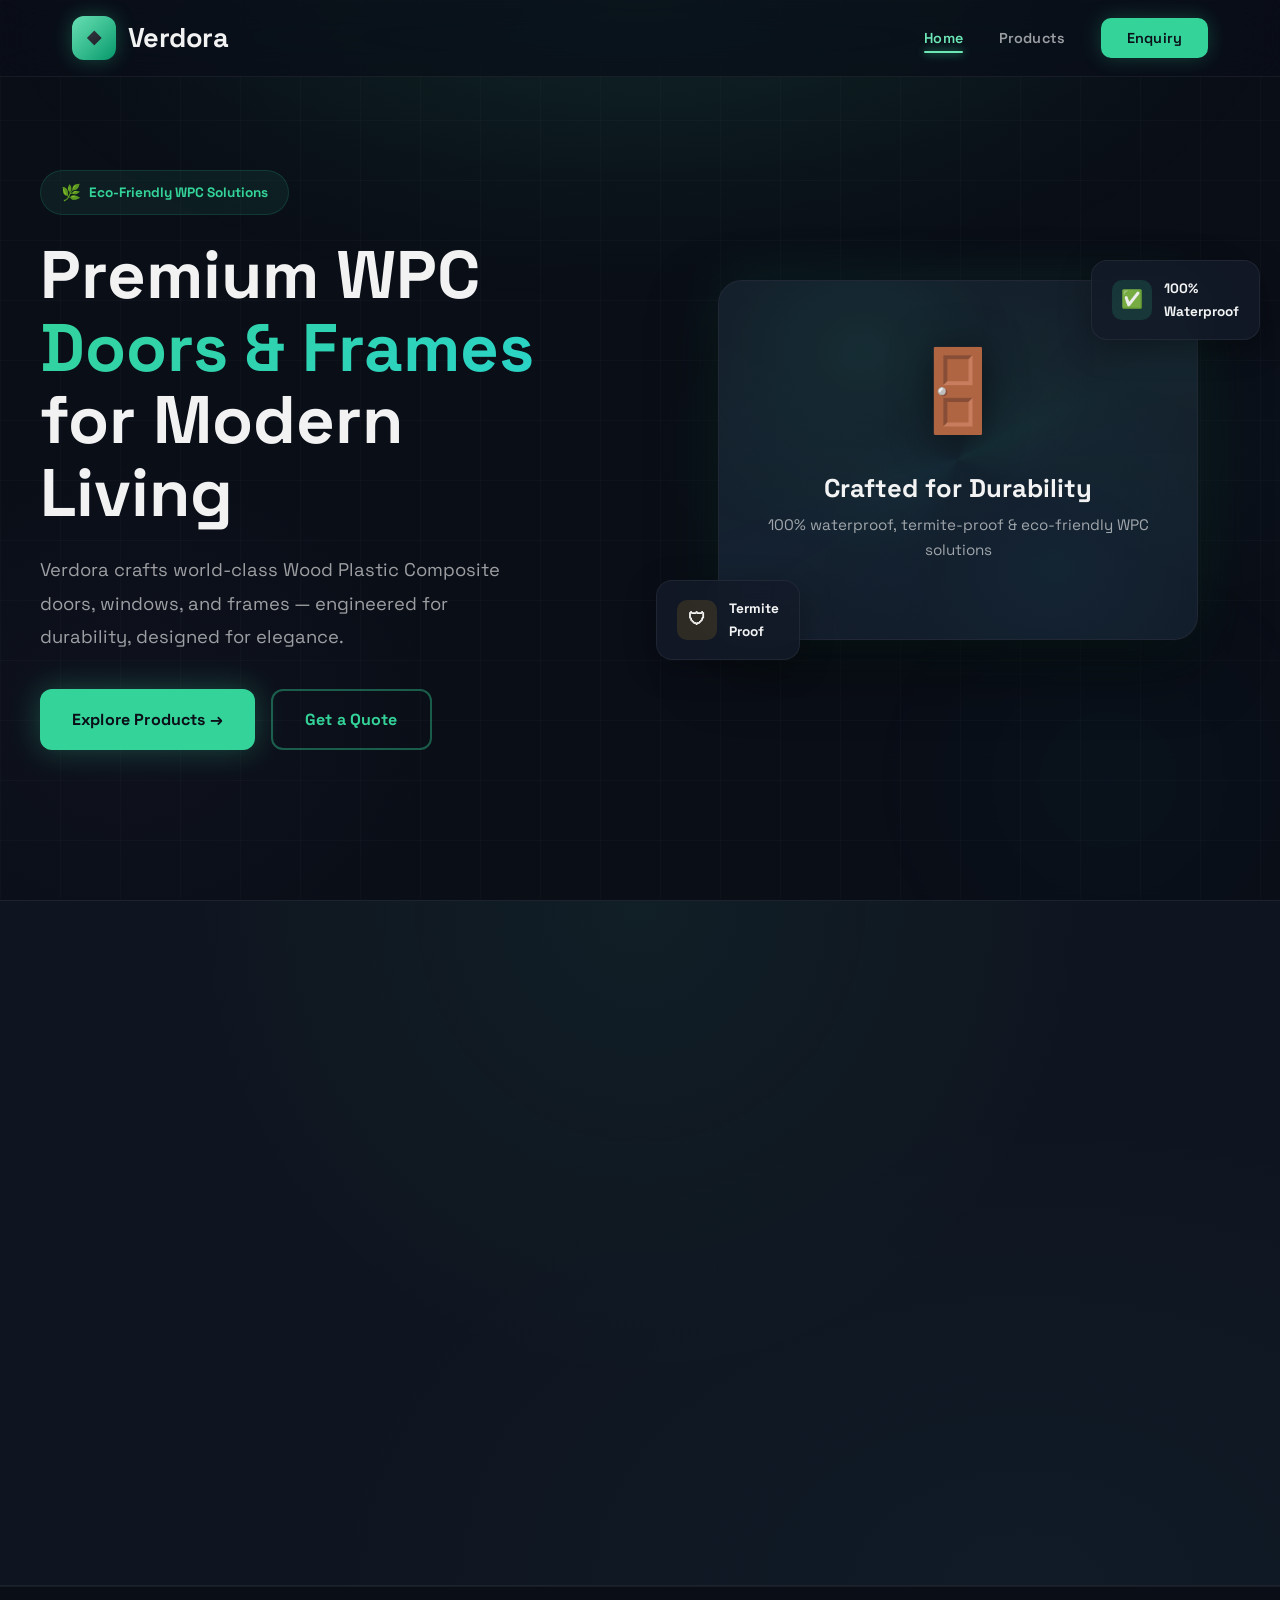
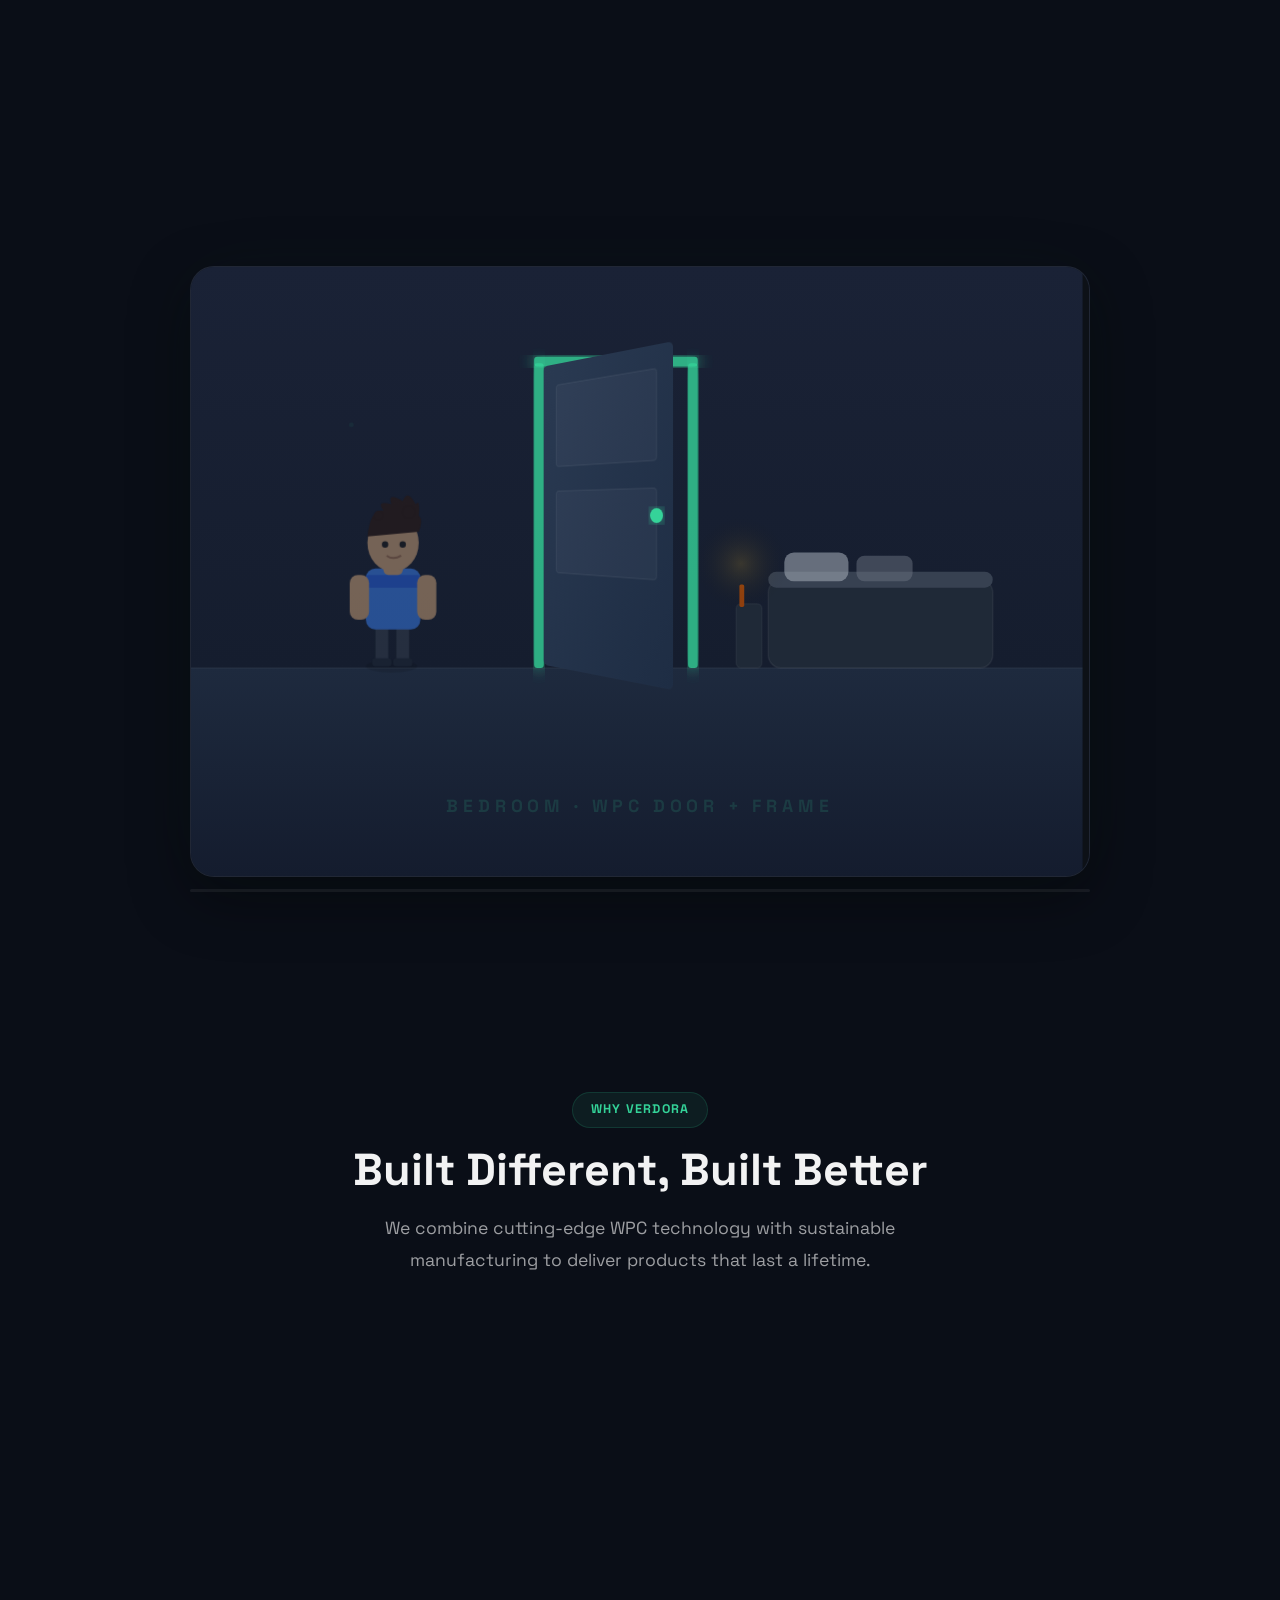
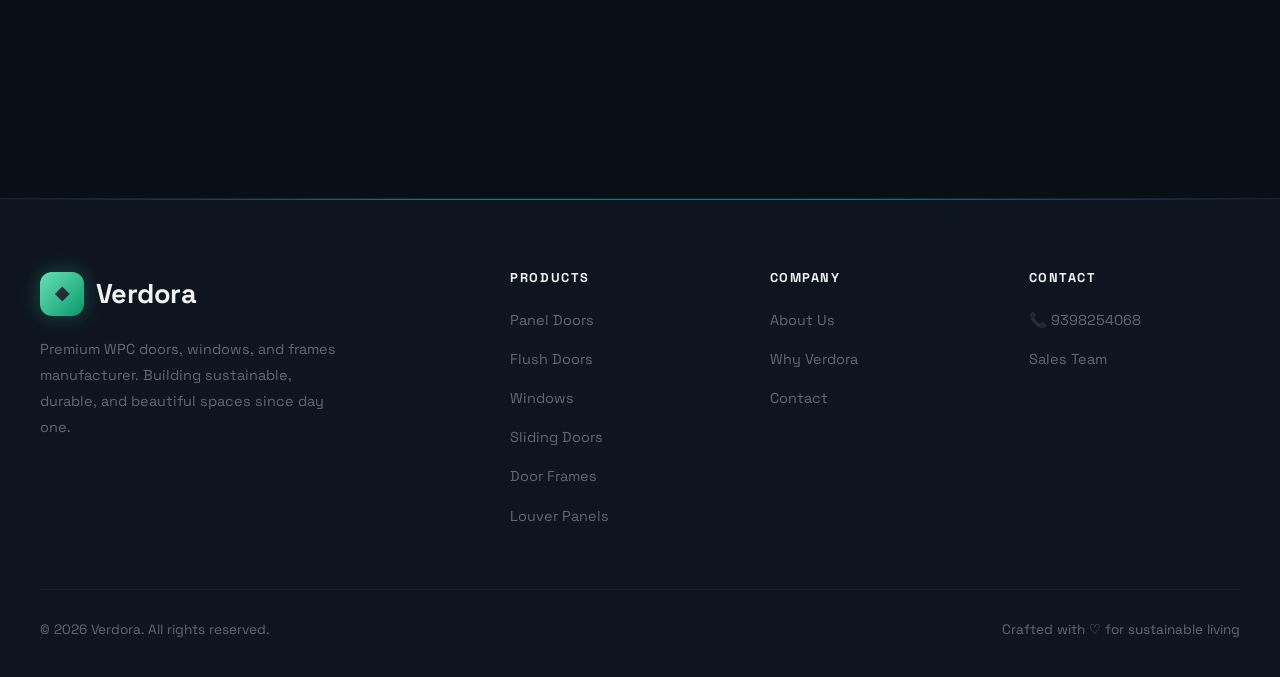
==== docs/index.html @ ec8ff20f "basic files" ====
<!DOCTYPE html>
<html lang="en">
<head>
  <meta charset="UTF-8" />
  <meta name="viewport" content="width=device-width, initial-scale=1.0" />
  <title>Verdora — Premium WPC Doors & Frames</title>
  <meta http-equiv="refresh" content="0; url=home.html" />
  <link rel="preconnect" href="https://fonts.googleapis.com" />
  <link rel="preconnect" href="https://fonts.gstatic.com" crossorigin />
  <link href="https://fonts.googleapis.com/css2?family=Space+Grotesk:wght@400;500;600;700&display=swap" rel="stylesheet" />
  <link rel="stylesheet" href="styles.css" />
</head>
<body>
  <div style="min-height:100vh;display:grid;place-items:center;text-align:center;padding:24px;background:#0a0e17;">
    <div>
      <a href="home.html" class="logo" style="justify-content:center;margin-bottom:24px;">
        <div class="logo-icon">&#9670;</div>
        Verdora
      </a>
      <p style="color:rgba(255,255,255,.5);margin-bottom:32px;font-size:1.1rem;">
        Premium WPC Doors, Windows & Frames Manufacturer
      </p>
      <p style="color:rgba(255,255,255,.3);">Redirecting to <a href="home.html" style="color:#34d399;font-weight:600;">Home</a>...</p>
    </div>
  </div>
</body>
</html>
---- docs/styles.css ----
/* ═══════════════════════════════════════════
   VERDORA — Dark Premium Theme
   Font: Space Grotesk (bold geometric sans)
   Palette: Deep navy-black + neon emerald + ice white
   ═══════════════════════════════════════════ */

*, *::before, *::after { margin: 0; padding: 0; box-sizing: border-box; }

:root {
  --bg-primary:   #0a0e17;
  --bg-secondary: #0f1520;
  --bg-card:      #131a28;
  --bg-elevated:  #182235;
  --border:       rgba(255,255,255,.06);
  --border-glow:  rgba(52,211,153,.15);

  --neon:         #34d399;
  --neon-bright:  #6ee7b7;
  --neon-dim:     #059669;
  --cyan:         #22d3ee;
  --gold:         #fbbf24;
  --rose:         #fb7185;
  --violet:       #a78bfa;

  --text-primary:   rgba(255,255,255,.95);
  --text-secondary: rgba(255,255,255,.6);
  --text-muted:     rgba(255,255,255,.35);

  --shadow-glow: 0 0 60px rgba(52,211,153,.12);
  --shadow-lg:   0 16px 48px rgba(0,0,0,.4);
  --shadow-xl:   0 24px 64px rgba(0,0,0,.5);
  --radius: 16px;
  --radius-lg: 24px;
}

html { scroll-behavior: smooth; }

body {
  font-family: 'Space Grotesk', system-ui, sans-serif;
  color: var(--text-secondary);
  line-height: 1.7;
  background: var(--bg-primary);
  overflow-x: hidden;
}

h1, h2, h3, h4 {
  font-family: 'Space Grotesk', sans-serif;
  color: var(--text-primary);
  font-weight: 700;
  line-height: 1.15;
}

::selection { background: rgba(52,211,153,.3); color: #fff; }

/* ── Animated dark mesh background ─────── */
.mesh-bg {
  position: fixed; top: 0; left: 0; width: 100%; height: 100%;
  z-index: -1; pointer-events: none;
  background:
    radial-gradient(ellipse 80% 50% at 50% -10%, rgba(52,211,153,.07) 0%, transparent 60%),
    radial-gradient(ellipse 60% 40% at 80% 50%, rgba(34,211,238,.04) 0%, transparent 50%),
    radial-gradient(ellipse 50% 60% at 10% 80%, rgba(167,139,250,.03) 0%, transparent 50%),
    var(--bg-primary);
}

/* ── Grid overlay (subtle) ─────────────── */
.mesh-bg::before {
  content: ''; position: absolute; inset: 0;
  background-image:
    linear-gradient(rgba(255,255,255,.015) 1px, transparent 1px),
    linear-gradient(90deg, rgba(255,255,255,.015) 1px, transparent 1px);
  background-size: 60px 60px;
}

/* ── Navbar ─────────────────────────────── */
.navbar {
  position: fixed; top: 0; left: 0; right: 0; z-index: 1000;
  background: rgba(10,14,23,.7);
  backdrop-filter: blur(24px) saturate(1.5);
  -webkit-backdrop-filter: blur(24px) saturate(1.5);
  border-bottom: 1px solid var(--border);
  transition: all .4s;
}
.navbar.scrolled {
  background: rgba(10,14,23,.92);
  box-shadow: 0 4px 40px rgba(0,0,0,.3);
}
.nav-inner {
  max-width: 1200px; margin: 0 auto;
  display: flex; align-items: center; justify-content: space-between;
  padding: 0 32px; height: 76px;
}
.logo {
  display: flex; align-items: center; gap: 12px;
  text-decoration: none; font-family: 'Space Grotesk', sans-serif;
  font-size: 1.7rem; font-weight: 700; color: var(--text-primary);
  letter-spacing: -.02em;
}
.logo-icon {
  width: 44px; height: 44px;
  background: linear-gradient(135deg, var(--neon), var(--neon-dim));
  border-radius: 12px; display: grid; place-items: center;
  color: var(--bg-primary); font-size: 1.1rem; font-weight: 900;
  box-shadow: 0 0 20px rgba(52,211,153,.3);
  position: relative; overflow: hidden;
}
.logo-icon::after {
  content: ''; position: absolute; inset: 0;
  background: linear-gradient(135deg, rgba(255,255,255,.25), transparent);
}
.nav-links { display: flex; gap: 36px; list-style: none; align-items: center; }
.nav-links a {
  text-decoration: none; color: var(--text-secondary);
  font-weight: 600; font-size: .9rem; position: relative;
  transition: color .3s; letter-spacing: .01em;
}
.nav-links a::after {
  content: ''; position: absolute; bottom: -6px; left: 0;
  width: 0; height: 2px; border-radius: 2px;
  background: var(--neon);
  box-shadow: 0 0 8px var(--neon);
  transition: width .4s cubic-bezier(.4,0,.2,1);
}
.nav-links a:hover { color: var(--text-primary); }
.nav-links a:hover::after { width: 100%; }
.nav-links a.active { color: var(--neon-bright); }
.nav-links a.active::after { width: 100%; background: var(--neon-bright); }
.nav-cta {
  background: var(--neon) !important;
  color: var(--bg-primary) !important;
  padding: 11px 26px; border-radius: 10px;
  font-weight: 700; transition: all .3s;
  box-shadow: 0 0 20px rgba(52,211,153,.25);
}
.nav-cta:hover {
  transform: translateY(-2px);
  box-shadow: 0 0 30px rgba(52,211,153,.4);
}
.nav-cta::after { display: none !important; }

.hamburger {
  display: none; background: none; border: none; cursor: pointer;
  flex-direction: column; gap: 5px; padding: 4px;
}
.hamburger span {
  width: 24px; height: 2.5px; background: var(--text-primary);
  border-radius: 2px; transition: .3s;
}

/* ── Buttons ────────────────────────────── */
.btn {
  display: inline-flex; align-items: center; gap: 8px;
  padding: 15px 32px; border-radius: 12px;
  font-size: 1rem; font-weight: 700; text-decoration: none;
  transition: all .3s cubic-bezier(.4,0,.2,1);
  cursor: pointer; border: none; position: relative; overflow: hidden;
  letter-spacing: .01em;
}
.btn::before {
  content: ''; position: absolute; top: 0; left: -100%;
  width: 100%; height: 100%;
  background: linear-gradient(90deg, transparent, rgba(255,255,255,.15), transparent);
  transition: left .6s;
}
.btn:hover::before { left: 100%; }
.btn-primary {
  background: var(--neon);
  color: var(--bg-primary);
  box-shadow: 0 0 30px rgba(52,211,153,.3);
}
.btn-primary:hover {
  transform: translateY(-3px);
  box-shadow: 0 0 50px rgba(52,211,153,.45), 0 8px 30px rgba(0,0,0,.3);
}
.btn-outline {
  background: transparent; color: var(--neon);
  border: 2px solid rgba(52,211,153,.4);
}
.btn-outline:hover {
  background: rgba(52,211,153,.08);
  border-color: var(--neon);
  transform: translateY(-3px);
  box-shadow: 0 0 30px rgba(52,211,153,.15);
}

/* ── Section base ──────────────────────── */
.section { padding: 120px 32px; }
.section-header {
  text-align: center; max-width: 640px; margin: 0 auto 72px;
}
.section-header .tag {
  display: inline-flex; align-items: center; gap: 6px;
  background: rgba(52,211,153,.08); color: var(--neon);
  padding: 6px 18px; border-radius: 100px;
  font-size: .78rem; font-weight: 700; text-transform: uppercase;
  letter-spacing: .1em; margin-bottom: 16px;
  border: 1px solid rgba(52,211,153,.15);
}
.section-header h2 {
  font-size: 2.8rem; margin-bottom: 18px;
  color: var(--text-primary);
}
.section-header p { color: var(--text-secondary); font-size: 1.1rem; line-height: 1.8; }

/* ── Hero ───────────────────────────────── */
.hero {
  min-height: 100vh; display: flex; align-items: center;
  padding: 100px 32px 80px;
  position: relative; overflow: hidden;
}
.hero::before {
  content: ''; position: absolute;
  top: -40%; left: 50%; transform: translateX(-50%);
  width: 120%; height: 80%;
  background: radial-gradient(ellipse, rgba(52,211,153,.08) 0%, transparent 60%);
  pointer-events: none;
}
.hero::after {
  content: ''; position: absolute;
  bottom: -20%; right: -10%;
  width: 600px; height: 600px;
  background: radial-gradient(circle, rgba(34,211,238,.05) 0%, transparent 60%);
  border-radius: 50%;
  animation: pulse 8s ease-in-out infinite;
}
@keyframes pulse {
  0%, 100% { transform: scale(1); opacity: .5; }
  50% { transform: scale(1.2); opacity: 1; }
}
.hero-inner {
  max-width: 1200px; margin: 0 auto; width: 100%;
  display: grid; grid-template-columns: 1fr 1fr; gap: 72px;
  align-items: center; position: relative; z-index: 1;
}
.hero-badge {
  display: inline-flex; align-items: center; gap: 8px;
  background: rgba(52,211,153,.08); color: var(--neon);
  padding: 8px 20px; border-radius: 100px;
  font-size: .85rem; font-weight: 700; margin-bottom: 24px;
  border: 1px solid rgba(52,211,153,.15);
}
.hero-badge span { font-size: 1rem; }
.hero h1 {
  font-size: 4.2rem; line-height: 1.08; margin-bottom: 24px;
  color: var(--text-primary); font-weight: 700;
}
.hero h1 .highlight {
  background: linear-gradient(135deg, var(--neon), var(--cyan));
  background-size: 200% 200%;
  -webkit-background-clip: text; -webkit-text-fill-color: transparent;
  background-clip: text;
  animation: gradient-shift 4s ease-in-out infinite;
}
@keyframes gradient-shift {
  0%, 100% { background-position: 0% 50%; }
  50% { background-position: 100% 50%; }
}
.hero p {
  font-size: 1.15rem; color: var(--text-secondary);
  margin-bottom: 36px; max-width: 480px; line-height: 1.8;
}
.hero-buttons { display: flex; gap: 16px; flex-wrap: wrap; }

.hero-visual {
  display: flex; justify-content: center; align-items: center;
  position: relative;
}
.hero-card {
  width: 100%; max-width: 480px; aspect-ratio: 4/3;
  background: var(--bg-card);
  border: 1px solid var(--border);
  border-radius: var(--radius-lg); position: relative;
  box-shadow: var(--shadow-xl), var(--shadow-glow);
  display: flex; align-items: center; justify-content: center;
  overflow: hidden;
  transition: transform .5s cubic-bezier(.4,0,.2,1);
}
.hero-card:hover { transform: scale(1.02) rotate(.5deg); }
.hero-card-content {
  text-align: center; color: white; padding: 40px; z-index: 2;
}
.hero-card-content .door-icon {
  font-size: 5rem; margin-bottom: 16px; display: block;
  filter: drop-shadow(0 4px 20px rgba(0,0,0,.5));
}
.hero-card-content h3 { color: var(--text-primary); font-size: 1.6rem; margin-bottom: 10px; }
.hero-card-content p { color: var(--text-secondary); font-size: .95rem; line-height: 1.6; }
.hero-card::before {
  content: ''; position: absolute; inset: 0; z-index: 1;
  background:
    radial-gradient(ellipse at 30% 20%, rgba(52,211,153,.1), transparent 50%),
    radial-gradient(ellipse at 70% 80%, rgba(34,211,238,.06), transparent 50%);
}
.hero-card::after {
  content: ''; position: absolute; top: -50%; left: -50%;
  width: 200%; height: 200%; z-index: 0;
  background: conic-gradient(from 0deg, transparent, rgba(52,211,153,.06), transparent 30%,
    transparent 50%, rgba(34,211,238,.04), transparent 80%);
  animation: rotate 15s linear infinite;
}
@keyframes rotate { to { transform: rotate(360deg); } }

.floating-badge {
  position: absolute; border-radius: var(--radius);
  padding: 16px 20px; display: flex; align-items: center; gap: 12px;
  font-size: .85rem; font-weight: 700; color: var(--text-primary);
  animation: float 4s ease-in-out infinite;
  background: rgba(19,26,40,.85);
  border: 1px solid var(--border);
  backdrop-filter: blur(16px);
  box-shadow: 0 8px 32px rgba(0,0,0,.3);
}
.floating-badge.top-right { top: -20px; right: -20px; animation-delay: 0s; }
.floating-badge.bottom-left { bottom: -20px; left: -20px; animation-delay: 2s; }
.floating-badge .icon {
  width: 40px; height: 40px; border-radius: 10px;
  display: grid; place-items: center; font-size: 1.1rem;
}
.floating-badge .icon.green { background: rgba(52,211,153,.15); }
.floating-badge .icon.amber { background: rgba(251,191,36,.12); }

@keyframes float {
  0%, 100% { transform: translateY(0); }
  50% { transform: translateY(-10px); }
}

/* ── Mission Strip ──────────────────────── */
.mission {
  padding: 100px 32px;
  position: relative; overflow: hidden;
  border-top: 1px solid var(--border);
  border-bottom: 1px solid var(--border);
  background: var(--bg-secondary);
}
.mission::before {
  content: ''; position: absolute; inset: 0;
  background:
    radial-gradient(ellipse at 50% 0%, rgba(52,211,153,.05), transparent 50%),
    radial-gradient(ellipse at 80% 100%, rgba(34,211,238,.03), transparent 50%);
}
.mission-inner {
  max-width: 1000px; margin: 0 auto;
  position: relative; z-index: 1;
}
.mission-statement {
  text-align: center; margin-bottom: 64px;
}
.mission-statement h2 {
  font-size: 2.6rem; color: var(--text-primary);
  margin-bottom: 20px; line-height: 1.2;
}
.mission-statement h2 .highlight {
  background: linear-gradient(135deg, var(--neon), var(--cyan));
  background-size: 200% 200%;
  -webkit-background-clip: text; -webkit-text-fill-color: transparent;
  background-clip: text;
  animation: gradient-shift 4s ease-in-out infinite;
}
.mission-statement p {
  font-size: 1.1rem; color: var(--text-secondary);
  line-height: 1.8; max-width: 640px; margin: 0 auto;
}
.mission-pillars {
  display: grid; grid-template-columns: repeat(4, 1fr); gap: 20px;
}
.pillar {
  text-align: center; padding: 32px 20px;
  border-radius: var(--radius);
  background: rgba(255,255,255,.02);
  border: 1px solid var(--border);
  transition: all .4s;
}
.pillar:hover {
  background: rgba(52,211,153,.04);
  border-color: var(--border-glow);
  transform: translateY(-4px);
  box-shadow: 0 0 40px rgba(52,211,153,.06);
}
.pillar-icon {
  font-size: 2rem; margin-bottom: 16px;
  display: block; line-height: 1;
  filter: grayscale(.2);
}
.pillar:hover .pillar-icon {
  filter: none;
  transform: scale(1.15);
  transition: all .3s;
}
.pillar h4 {
  font-size: 1rem; color: var(--text-primary);
  margin-bottom: 8px; font-weight: 700;
}
.pillar p {
  font-size: .85rem; color: var(--text-muted);
  line-height: 1.6;
}

/* ── Why Section ───────────────────────── */
.why-grid {
  max-width: 1200px; margin: 0 auto;
  display: grid; grid-template-columns: repeat(auto-fill, minmax(260px, 1fr)); gap: 24px;
  perspective: 1000px;
}
.why-card {
  background: var(--bg-card);
  border: 1px solid var(--border);
  border-radius: var(--radius-lg); padding: 40px 32px;
  position: relative; overflow: hidden;
  transform-style: preserve-3d;
  transition: transform .5s cubic-bezier(.4,0,.2,1), box-shadow .5s;
  cursor: default;
}

/* ── Animated border glow ──────────────── */
.why-card::before {
  content: ''; position: absolute; inset: -1px;
  border-radius: inherit; padding: 1px;
  background: conic-gradient(from var(--card-angle, 0deg),
    transparent 0%, var(--card-glow, var(--neon)) 8%,
    transparent 16%, transparent 100%);
  -webkit-mask: linear-gradient(#fff 0 0) content-box, linear-gradient(#fff 0 0);
  -webkit-mask-composite: xor;
  mask-composite: exclude;
  opacity: 0; transition: opacity .5s;
  animation: border-spin 4s linear infinite;
}
@keyframes border-spin { to { --card-angle: 360deg; } }
@property --card-angle {
  syntax: '<angle>';
  initial-value: 0deg;
  inherits: false;
}

/* ── Particle field ────────────────────── */
.why-card::after {
  content: ''; position: absolute; inset: 0;
  background-size: 4px 4px; opacity: 0;
  transition: opacity .6s; pointer-events: none; border-radius: inherit;
}
.why-card.water::after {
  background-image: radial-gradient(circle 1px, rgba(52,211,153,.3) 100%, transparent 100%);
  animation: drift-up 3s linear infinite;
}
.why-card.shield::after {
  background-image: radial-gradient(circle 1px, rgba(96,165,250,.25) 100%, transparent 100%);
  animation: drift-up 4s linear infinite reverse;
}
.why-card.fire::after {
  background-image: radial-gradient(circle 1px, rgba(251,191,36,.2) 100%, transparent 100%);
  background-size: 5px 5px;
  animation: drift-up 2.5s linear infinite;
}
.why-card.leaf::after {
  background-image: radial-gradient(circle 1px, rgba(167,139,250,.2) 100%, transparent 100%);
  animation: drift-up 3.5s linear infinite;
}
@keyframes drift-up {
  0%   { background-position: 0 0; }
  100% { background-position: 0 -200px; }
}

/* ── Card hover ────────────────────────── */
.why-card:hover {
  transform: translateY(-12px) scale(1.03);
  box-shadow:
    0 24px 60px -12px rgba(0,0,0,.5),
    0 0 80px var(--card-shadow, rgba(52,211,153,.1));
  background: var(--bg-elevated);
}
.why-card:hover::before { opacity: 1; }
.why-card:hover::after { opacity: 1; }

/* ── Per-card themes ───────────────────── */
.why-card.water  { --card-glow: var(--neon); --card-shadow: rgba(52,211,153,.12); }
.why-card.shield { --card-glow: var(--cyan); --card-shadow: rgba(34,211,238,.12); }
.why-card.fire   { --card-glow: var(--gold); --card-shadow: rgba(251,191,36,.12); }
.why-card.leaf   { --card-glow: var(--violet); --card-shadow: rgba(167,139,250,.12); }

/* ── Icon ──────────────────────────────── */
.why-icon {
  width: 68px; height: 68px; border-radius: 18px;
  display: grid; place-items: center; font-size: 1.8rem;
  margin-bottom: 24px; position: relative;
  transition: transform .4s cubic-bezier(.4,0,.2,1), box-shadow .4s;
}
.why-card:hover .why-icon { transform: scale(1.15) rotate(-5deg); }

.why-icon.g1 {
  background: rgba(52,211,153,.12);
  box-shadow: 0 0 24px rgba(52,211,153,.15);
}
.why-card:hover .why-icon.g1 {
  box-shadow: 0 0 40px rgba(52,211,153,.3);
  animation: icon-water 1s ease-in-out infinite;
}
@keyframes icon-water {
  0%, 100% { transform: scale(1.15) rotate(-5deg) translateY(0); }
  25% { transform: scale(1.15) rotate(-3deg) translateY(-4px); }
  75% { transform: scale(1.15) rotate(-7deg) translateY(2px); }
}

.why-icon.g2 {
  background: rgba(34,211,238,.1);
  box-shadow: 0 0 24px rgba(34,211,238,.12);
}
.why-card:hover .why-icon.g2 {
  box-shadow: 0 0 40px rgba(34,211,238,.25);
  animation: icon-shield .8s ease-in-out infinite;
}
@keyframes icon-shield {
  0%, 100% { transform: scale(1.15) rotate(-5deg); }
  50% { transform: scale(1.25) rotate(-5deg); }
}

.why-icon.g3 {
  background: rgba(251,191,36,.1);
  box-shadow: 0 0 24px rgba(251,191,36,.12);
}
.why-card:hover .why-icon.g3 {
  box-shadow: 0 0 40px rgba(251,191,36,.25);
  animation: icon-fire .4s ease-in-out infinite alternate;
}
@keyframes icon-fire {
  0%   { transform: scale(1.15) rotate(-5deg) translateY(0); }
  100% { transform: scale(1.18) rotate(-3deg) translateY(-3px); }
}

.why-icon.g4 {
  background: rgba(167,139,250,.1);
  box-shadow: 0 0 24px rgba(167,139,250,.12);
}
.why-card:hover .why-icon.g4 {
  box-shadow: 0 0 40px rgba(167,139,250,.25);
  animation: icon-leaf 2s ease-in-out infinite;
}
@keyframes icon-leaf {
  0%, 100% { transform: scale(1.15) rotate(-5deg); }
  25% { transform: scale(1.15) rotate(5deg); }
  50% { transform: scale(1.2) rotate(-3deg); }
  75% { transform: scale(1.15) rotate(8deg); }
}

.why-card .card-highlight {
  position: absolute; width: 250px; height: 250px;
  border-radius: 50%; pointer-events: none;
  background: radial-gradient(circle, var(--card-glow, rgba(52,211,153,.08)), transparent 70%);
  transform: translate(-50%, -50%);
  opacity: 0; transition: opacity .3s;
  filter: blur(40px); z-index: 0;
}
.why-card:hover .card-highlight { opacity: 1; }

.why-card h3 { font-size: 1.25rem; margin-bottom: 10px; position: relative; z-index: 1; }
.why-card p { font-size: .9rem; color: var(--text-secondary); line-height: 1.7; position: relative; z-index: 1; }

/* ── Products ───────────────────────────── */
.products-section {
  background: var(--bg-secondary);
  border-top: 1px solid var(--border);
}
.products-grid {
  max-width: 1200px; margin: 0 auto;
  display: grid; grid-template-columns: repeat(auto-fill, minmax(340px, 1fr)); gap: 24px;
}
.product-card {
  background: var(--bg-card); border-radius: var(--radius);
  overflow: hidden; transition: all .4s cubic-bezier(.4,0,.2,1);
  border: 1px solid var(--border);
}
.product-card:hover {
  transform: translateY(-8px) scale(1.01);
  box-shadow: var(--shadow-xl), 0 0 60px rgba(52,211,153,.06);
  border-color: var(--border-glow);
}
.product-img {
  height: 240px; display: flex; align-items: center;
  justify-content: center; font-size: 5rem;
  position: relative; overflow: hidden;
  transition: all .4s;
}
.product-card:hover .product-img { transform: scale(1.05); }
.product-img.door-bg   { background: linear-gradient(135deg, rgba(251,191,36,.15), rgba(251,191,36,.05)); }
.product-img.window-bg  { background: linear-gradient(135deg, rgba(96,165,250,.15), rgba(96,165,250,.05)); }
.product-img.frame-bg   { background: linear-gradient(135deg, rgba(52,211,153,.15), rgba(52,211,153,.05)); }
.product-img.louver-bg  { background: linear-gradient(135deg, rgba(167,139,250,.15), rgba(167,139,250,.05)); }
.product-img.flush-bg   { background: linear-gradient(135deg, rgba(251,113,133,.15), rgba(251,113,133,.05)); }
.product-img.slide-bg   { background: linear-gradient(135deg, rgba(34,211,238,.15), rgba(34,211,238,.05)); }

.product-body { padding: 28px; }
.product-body h3 { font-size: 1.3rem; margin-bottom: 10px; }
.product-body p { font-size: .9rem; color: var(--text-secondary); margin-bottom: 18px; line-height: 1.6; }
.product-features {
  display: flex; flex-wrap: wrap; gap: 8px; margin-bottom: 18px;
}
.product-features span {
  background: rgba(52,211,153,.08);
  color: var(--neon);
  padding: 5px 14px; border-radius: 100px; font-size: .78rem; font-weight: 600;
  border: 1px solid rgba(52,211,153,.12);
}
.product-link {
  display: inline-flex; align-items: center; gap: 6px;
  color: var(--neon); font-weight: 700; font-size: .9rem;
  text-decoration: none; transition: all .3s;
}
.product-link:hover { gap: 12px; color: var(--neon-bright); text-shadow: 0 0 12px rgba(52,211,153,.3); }

/* ── Enquiry ────────────────────────────── */
.enquiry-section {
  background: var(--bg-secondary);
  border-top: 1px solid var(--border);
}
.enquiry-inner { max-width: 800px; margin: 0 auto; text-align: center; }
.enquiry-box {
  background: var(--bg-card); border-radius: var(--radius-lg);
  padding: 56px; border: 1px solid var(--border);
  box-shadow: var(--shadow-xl);
  position: relative; overflow: hidden;
}
.enquiry-box::before {
  content: ''; position: absolute; top: 0; left: 0; right: 0; height: 2px;
  background: linear-gradient(90deg, transparent, var(--neon), var(--cyan), transparent);
  background-size: 200% 100%;
  animation: shimmer-bar 3s linear infinite;
}
@keyframes shimmer-bar {
  0% { background-position: 200% 0; }
  100% { background-position: -200% 0; }
}
.enquiry-box .phone-icon {
  width: 88px; height: 88px; border-radius: 50%;
  background: rgba(52,211,153,.1);
  border: 1px solid rgba(52,211,153,.15);
  display: grid; place-items: center;
  font-size: 2.2rem; margin: 0 auto 28px;
  box-shadow: 0 0 40px rgba(52,211,153,.1);
  animation: ring 2s ease-in-out infinite;
}
@keyframes ring {
  0%, 100% { transform: rotate(0deg); }
  10% { transform: rotate(15deg); }
  20% { transform: rotate(-10deg); }
  30% { transform: rotate(8deg); }
  40% { transform: rotate(-5deg); }
  50%, 100% { transform: rotate(0deg); }
}
.enquiry-box h2 { font-size: 2.2rem; margin-bottom: 12px; }
.enquiry-box .subtitle { color: var(--text-secondary); font-size: 1.1rem; margin-bottom: 36px; }
.phone-number {
  display: inline-flex; align-items: center; gap: 12px;
  font-size: 2.4rem; font-weight: 700; margin-bottom: 16px;
  font-family: 'Space Grotesk', sans-serif;
  text-decoration: none;
  color: var(--neon);
  text-shadow: 0 0 20px rgba(52,211,153,.3);
  transition: all .3s;
}
.phone-number:hover { text-shadow: 0 0 30px rgba(52,211,153,.5); }
.sales-team {
  display: inline-block;
  background: var(--neon); color: var(--bg-primary);
  padding: 8px 24px; border-radius: 100px;
  font-size: .85rem; font-weight: 700; margin-bottom: 28px;
  box-shadow: 0 0 20px rgba(52,211,153,.2);
}
.enquiry-note {
  color: var(--text-muted); font-size: .9rem;
  border-top: 1px solid var(--border); padding-top: 28px; margin-top: 28px;
}
.call-btn {
  display: inline-flex; align-items: center; gap: 10px;
  background: var(--neon); color: var(--bg-primary);
  padding: 18px 40px; border-radius: 14px;
  font-size: 1.1rem; font-weight: 700; text-decoration: none;
  transition: all .3s cubic-bezier(.4,0,.2,1); margin-top: 16px;
  box-shadow: 0 0 30px rgba(52,211,153,.25);
  position: relative; overflow: hidden;
}
.call-btn::before {
  content: ''; position: absolute; top: 0; left: -100%;
  width: 100%; height: 100%;
  background: linear-gradient(90deg, transparent, rgba(255,255,255,.2), transparent);
  animation: shimmer 2.5s infinite;
}
@keyframes shimmer { 0% { left: -100%; } 100% { left: 100%; } }
.call-btn:hover {
  transform: translateY(-3px);
  box-shadow: 0 0 50px rgba(52,211,153,.4), 0 12px 40px rgba(0,0,0,.3);
}

/* ── Enquiry Hero (full-viewport, number visible instantly) ── */
.enq-hero {
  min-height: 100vh; display: flex; align-items: center; justify-content: center;
  text-align: center; position: relative; overflow: hidden;
  padding: 120px 32px 80px;
}
.enq-hero-inner { position: relative; z-index: 2; max-width: 600px; }
.enq-hero h1 {
  font-size: 3.4rem; margin-bottom: 12px;
}
.enq-hero h1 .highlight {
  background: linear-gradient(135deg, var(--neon), var(--cyan));
  background-size: 200% 200%;
  -webkit-background-clip: text; -webkit-text-fill-color: transparent;
  background-clip: text;
  animation: gradient-shift 4s ease-in-out infinite;
}
.enq-sub {
  font-size: 1.1rem; color: var(--text-secondary); line-height: 1.7;
  margin-bottom: 40px;
}

/* Card with phone */
.enq-card {
  background: var(--bg-card);
  border: 1px solid var(--border);
  border-radius: var(--radius-lg);
  padding: 48px 40px 36px;
  position: relative; overflow: hidden;
  box-shadow: 0 24px 64px rgba(0,0,0,.35);
  animation: enq-card-in 1s cubic-bezier(.4,0,.2,1) both;
}
@keyframes enq-card-in {
  from { opacity: 0; transform: translateY(30px) scale(.96); }
  to   { opacity: 1; transform: translateY(0) scale(1); }
}
.enq-card::before {
  content: ''; position: absolute; top: 0; left: 0; right: 0; height: 2px;
  background: linear-gradient(90deg, transparent, var(--neon), var(--cyan), transparent);
}

/* Animated ringing icon */
.enq-ring {
  width: 80px; height: 80px; border-radius: 50%;
  margin: 0 auto 28px;
  position: relative;
  display: flex; align-items: center; justify-content: center;
}
.enq-ring::before, .enq-ring::after {
  content: ''; position: absolute; inset: 0; border-radius: 50%;
  border: 2px solid var(--neon); opacity: 0;
  animation: enq-ping 2s cubic-bezier(0,0,.2,1) infinite;
}
.enq-ring::after { animation-delay: .6s; }
@keyframes enq-ping {
  0% { transform: scale(.8); opacity: .7; }
  100% { transform: scale(2); opacity: 0; }
}
.enq-ring-inner {
  width: 64px; height: 64px; border-radius: 50%;
  background: rgba(52,211,153,.12);
  display: flex; align-items: center; justify-content: center;
  font-size: 2rem;
  animation: enq-shake 1.5s ease-in-out infinite;
}
@keyframes enq-shake {
  0%, 100% { transform: rotate(0deg); }
  15% { transform: rotate(14deg); }
  30% { transform: rotate(-10deg); }
  45% { transform: rotate(8deg); }
  55% { transform: rotate(0deg); }
}

/* Number */
.enq-number {
  display: block; font-size: 2.8rem; font-weight: 700;
  color: var(--text-primary); margin-bottom: 12px;
  text-decoration: none; letter-spacing: .02em;
  text-shadow: 0 0 20px rgba(52,211,153,.15);
  transition: text-shadow .3s;
}
.enq-number:hover { text-shadow: 0 0 40px rgba(52,211,153,.4); }

/* Badge */
.enq-badge {
  display: inline-block;
  background: var(--neon); color: var(--bg-primary);
  padding: 6px 20px; border-radius: 100px;
  font-size: .85rem; font-weight: 600;
  letter-spacing: .04em; text-transform: uppercase;
  margin-bottom: 24px;
  box-shadow: 0 0 20px rgba(52,211,153,.2);
}

/* Buttons row */
.enq-buttons {
  display: flex; gap: 14px; justify-content: center;
  flex-wrap: wrap; margin-bottom: 20px;
}
.enq-call { margin-bottom: 0; }
.wa-btn {
  display: inline-flex; align-items: center; gap: 8px;
  background: #25d366; color: #fff;
  padding: 12px 24px; border-radius: 10px;
  font-weight: 600; font-size: .88rem;
  text-decoration: none;
  box-shadow: 0 0 16px rgba(37,211,102,.2);
  transition: transform .3s, box-shadow .3s;
}
.wa-btn svg { flex-shrink: 0; width: 18px; height: 18px; }
.wa-btn:hover {
  transform: translateY(-2px);
  box-shadow: 0 0 30px rgba(37,211,102,.35), 0 8px 24px rgba(0,0,0,.2);
}

/* Hours */
.enq-hours {
  color: var(--text-muted); font-size: .85rem;
  border-top: 1px solid var(--border);
  padding-top: 20px; margin-top: 4px;
}

/* Floating background orbs */
.enq-orb {
  position: absolute; border-radius: 50%;
  filter: blur(80px); pointer-events: none;
  z-index: 0;
}
.enq-orb-1 {
  width: 400px; height: 400px;
  background: rgba(52,211,153,.06);
  top: -10%; left: -10%;
  animation: enq-drift 8s ease-in-out infinite alternate;
}
.enq-orb-2 {
  width: 300px; height: 300px;
  background: rgba(34,211,238,.04);
  bottom: -5%; right: -5%;
  animation: enq-drift 10s ease-in-out infinite alternate-reverse;
}
.enq-orb-3 {
  width: 200px; height: 200px;
  background: rgba(167,139,250,.04);
  top: 40%; right: 20%;
  animation: enq-drift 6s ease-in-out infinite alternate;
}
@keyframes enq-drift {
  0% { transform: translate(0, 0); }
  100% { transform: translate(30px, -20px); }
}

/* ── Page Hero (sub-pages) ─────────────── */
.page-hero {
  padding: 150px 32px 80px;
  text-align: center;
  position: relative; overflow: hidden;
}
.page-hero::before {
  content: ''; position: absolute;
  top: -30%; left: 50%; transform: translateX(-50%);
  width: 100%; height: 70%;
  background: radial-gradient(ellipse, rgba(52,211,153,.06) 0%, transparent 60%);
}
.page-hero h1 {
  font-size: 3.4rem; margin-bottom: 18px;
  position: relative; z-index: 1;
}
.page-hero h1 .highlight {
  background: linear-gradient(135deg, var(--neon), var(--cyan));
  background-size: 200% 200%;
  -webkit-background-clip: text; -webkit-text-fill-color: transparent;
  background-clip: text;
  animation: gradient-shift 4s ease-in-out infinite;
}
.page-hero p {
  font-size: 1.15rem; color: var(--text-secondary);
  max-width: 560px; margin: 0 auto;
  position: relative; z-index: 1; line-height: 1.8;
}

/* ── Footer ─────────────────────────────── */
footer {
  background: var(--bg-secondary);
  color: var(--text-muted);
  padding: 72px 32px 36px;
  position: relative; overflow: hidden;
  border-top: 1px solid var(--border);
}
footer::before {
  content: ''; position: absolute; top: 0; left: 0; right: 0; height: 1px;
  background: linear-gradient(90deg, transparent, var(--neon), var(--cyan), transparent);
  opacity: .5;
}
.footer-inner {
  max-width: 1200px; margin: 0 auto;
  display: grid; grid-template-columns: 2fr 1fr 1fr 1fr; gap: 48px;
}
.footer-brand .logo { color: var(--text-primary); margin-bottom: 20px; display: inline-flex; }
.footer-brand p { font-size: .9rem; line-height: 1.8; max-width: 300px; }
.footer-col h4 {
  color: var(--text-primary); font-size: .8rem;
  text-transform: uppercase; letter-spacing: .12em;
  margin-bottom: 20px; font-weight: 700;
}
.footer-col ul { list-style: none; }
.footer-col li { margin-bottom: 12px; }
.footer-col a {
  color: var(--text-muted); text-decoration: none;
  font-size: .9rem; transition: all .3s;
}
.footer-col a:hover { color: var(--neon); padding-left: 4px; }
.footer-bottom {
  max-width: 1200px; margin: 48px auto 0;
  padding-top: 28px; border-top: 1px solid var(--border);
  display: flex; justify-content: space-between; align-items: center;
  font-size: .85rem;
}

/* ── Scroll animations ─────────────────── */
.fade-up {
  opacity: 0; transform: translateY(40px);
  transition: opacity .8s cubic-bezier(.4,0,.2,1), transform .8s cubic-bezier(.4,0,.2,1);
}
.fade-up.visible { opacity: 1; transform: translateY(0); }
.fade-up:nth-child(2) { transition-delay: .1s; }
.fade-up:nth-child(3) { transition-delay: .2s; }
.fade-up:nth-child(4) { transition-delay: .3s; }
.fade-up:nth-child(5) { transition-delay: .4s; }
.fade-up:nth-child(6) { transition-delay: .5s; }

/* ── Panorama (stitched rooms) ─────────── */
.pano {
  padding: 80px 0;
  position: relative; overflow: hidden;
  border-top: 1px solid var(--border);
}
.pano-header {
  text-align: center; margin-bottom: 48px;
}
.pano-header h2 {
  font-size: 2.8rem; color: var(--text-primary); margin-top: 16px; line-height: 1.2;
}
.pano-frame {
  max-width: 900px; margin: 0 auto;
  border-radius: var(--radius-lg); overflow: hidden;
  border: 1px solid var(--border);
  background: var(--bg-card);
  box-shadow: 0 20px 60px rgba(0,0,0,.4), 0 0 80px rgba(52,211,153,.04);
}
.pano-track {
  width: 100%; overflow: hidden;
}
.pano-track svg {
  display: block; height: auto;
  will-change: transform;
}

/* Thin progress bar beneath the frame */
.pano-progress {
  max-width: 900px; margin: 12px auto 0;
  height: 3px; border-radius: 3px;
  background: rgba(255,255,255,.06);
  overflow: hidden;
}
.pano-bar {
  height: 100%; width: 0;
  background: linear-gradient(90deg, var(--neon), var(--cyan));
  border-radius: 3px;
  box-shadow: 0 0 10px rgba(52,211,153,.4);
}

/* SVG element animations */
.door-anim {
  animation: door-swing 5s ease-in-out infinite;
}
@keyframes door-swing {
  0%, 35% { transform: perspective(400px) rotateY(-40deg); }
  50%, 100% { transform: perspective(400px) rotateY(0deg); }
}
.guy-walk {
  animation: guy-enter 5s ease-in-out infinite;
}
@keyframes guy-enter {
  0%, 20% { transform: translateX(-40px); opacity: .5; }
  40%, 100% { transform: translateX(0); opacity: 1; }
}
.lady-stir .stir-arm {
  animation: stir 1.5s ease-in-out infinite;
  transform-origin: 796px 188px;
}
@keyframes stir {
  0%, 100% { transform: rotate(0deg); }
  50% { transform: rotate(-12deg); }
}
.stove-flame {
  animation: flame-pulse 1s ease-in-out infinite alternate;
}
@keyframes flame-pulse {
  0% { opacity: .4; }
  100% { opacity: .8; }
}
.steam {
  animation: steam-rise 2.5s ease-out infinite;
}
@keyframes steam-rise {
  0% { opacity: .6; transform: translateY(0); }
  100% { opacity: 0; transform: translateY(-20px); }
}
.tv-glow {
  animation: tv-flicker 3s ease-in-out infinite;
}
@keyframes tv-flicker {
  0%, 100% { opacity: .75; }
  30% { opacity: 1; }
  60% { opacity: .85; }
}
.tv-ambient {
  animation: tv-amb 3s ease-in-out infinite;
}
@keyframes tv-amb {
  0%, 100% { opacity: .5; }
  50% { opacity: .9; }
}
.particle { animation: particle-float 4s ease-in-out infinite; }
.particle.p1 { animation-delay: 0s; }
.particle.p2 { animation-delay: 1.3s; }
.particle.p3 { animation-delay: 2.6s; }
@keyframes particle-float {
  0%, 100% { opacity: .3; transform: translateY(0); }
  50% { opacity: .8; transform: translateY(-15px); }
}

/* ── Responsive ────────────────────────── */
@media (max-width: 768px) {
  .nav-links {
    position: fixed; top: 76px; left: 0; right: 0;
    background: rgba(10,14,23,.97); flex-direction: column;
    padding: 28px; gap: 20px;
    border-bottom: 1px solid var(--border);
    box-shadow: 0 20px 60px rgba(0,0,0,.5);
    backdrop-filter: blur(20px);
    transform: translateY(-120%); transition: transform .4s cubic-bezier(.4,0,.2,1);
  }
  .nav-links.open { transform: translateY(0); }
  .hamburger { display: flex; }
  .hero-inner { grid-template-columns: 1fr; text-align: center; }
  .hero h1 { font-size: 2.6rem; }
  .hero p { margin: 0 auto 32px; }
  .hero-buttons { justify-content: center; }
  .hero-visual { margin-top: 40px; }
  .mission-pillars { grid-template-columns: repeat(2, 1fr); }
  .mission-statement h2 { font-size: 2rem; }
  .footer-inner { grid-template-columns: 1fr 1fr; }
  .footer-bottom { flex-direction: column; gap: 12px; text-align: center; }
  .floating-badge { display: none; }
  .page-hero h1 { font-size: 2.4rem; }
  .enq-hero h1 { font-size: 2.4rem; }
  .enq-number { font-size: 2rem; }
  .enq-card { padding: 36px 24px 28px; }
  .enq-hero { padding: 100px 20px 60px; }
  .section { padding: 80px 24px; }
  .section-header h2 { font-size: 2rem; }
  .pano-frame { border-radius: 12px; }
  .pano-header h2 { font-size: 2rem; }
  .pano-header { margin-bottom: 32px; }
}
@media (max-width: 480px) {
  .hero h1 { font-size: 2.1rem; }
  .mission-pillars { grid-template-columns: 1fr 1fr; gap: 12px; }
  .products-grid { grid-template-columns: 1fr; }
  .footer-inner { grid-template-columns: 1fr; gap: 32px; }
  .phone-number { font-size: 1.6rem; }
  .enquiry-box { padding: 36px 20px; }
  .enq-hero h1 { font-size: 2rem; }
  .enq-number { font-size: 1.8rem; }
  .enq-card { padding: 32px 20px 24px; }
  .section { padding: 64px 20px; }
  .pano { padding: 40px 0; }
  .pano-frame { border-radius: 8px; }
}
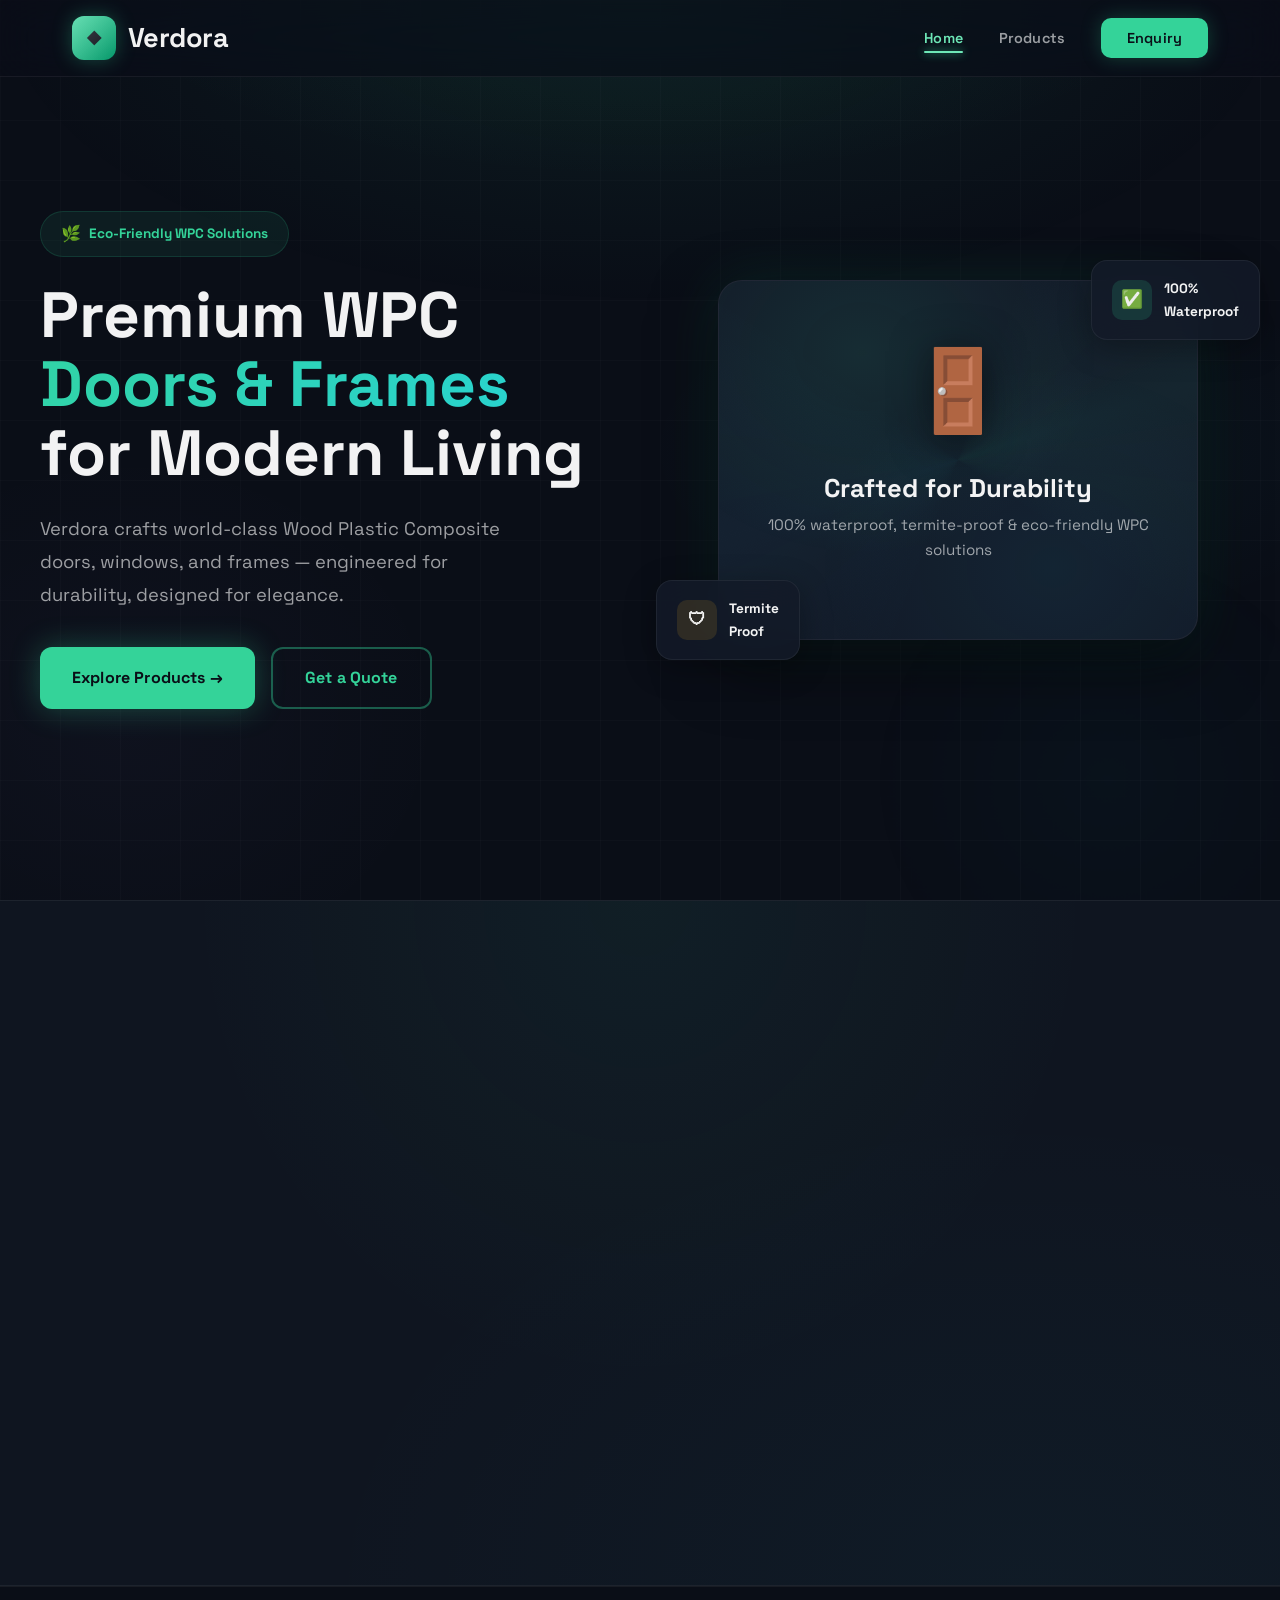
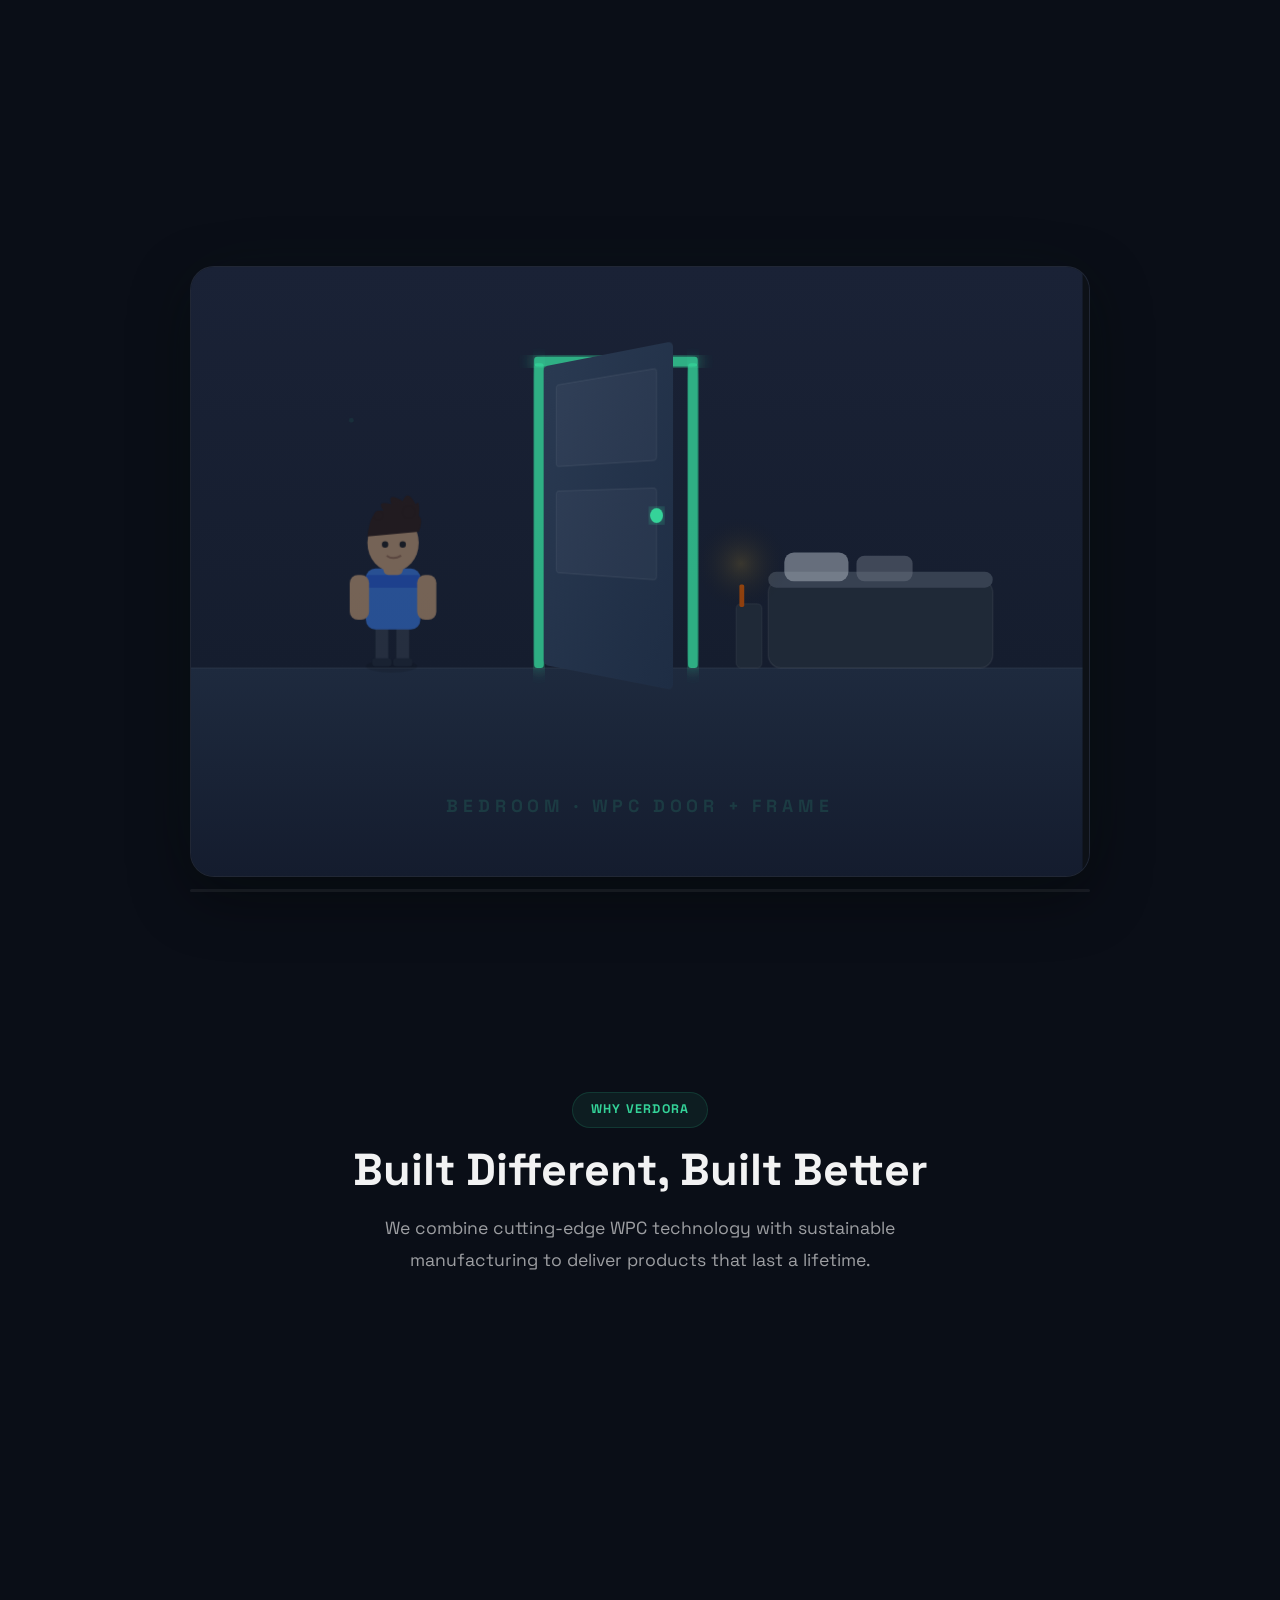
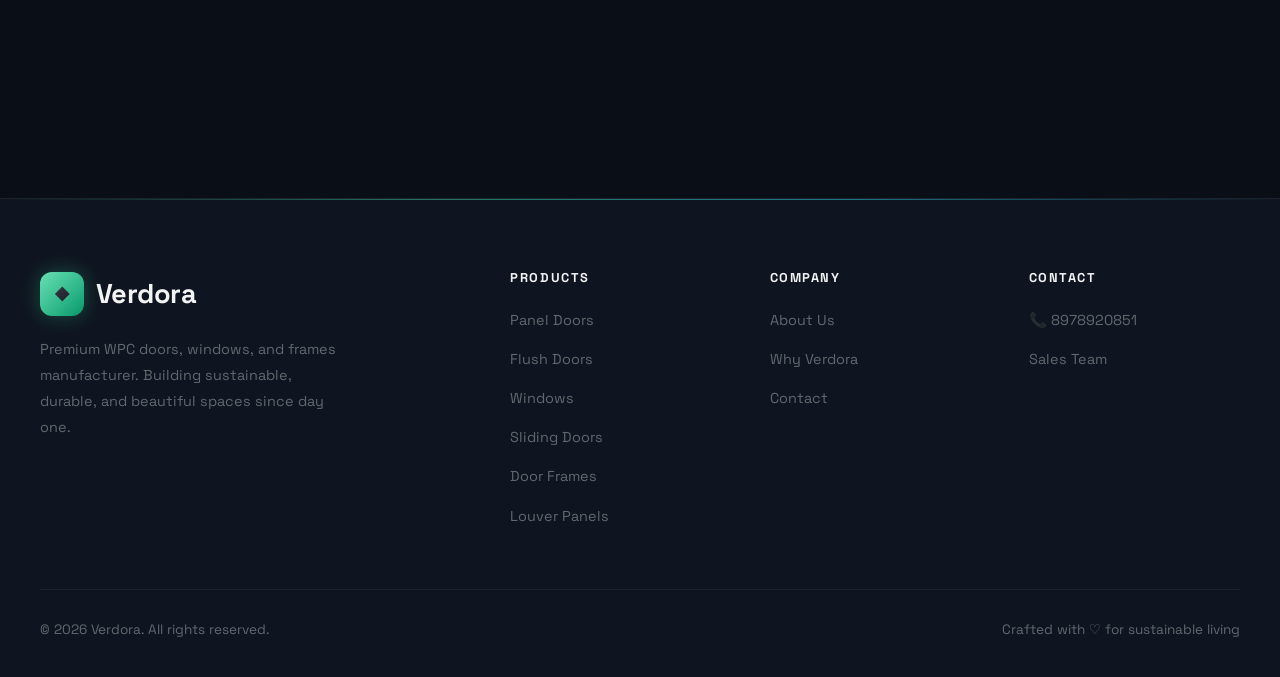
==== commit ee7061cc: "fix padding" ====
--- a/docs/index.html
+++ b/docs/index.html
@@ -2,7 +2,7 @@
 <html lang="en">
 <head>
   <meta charset="UTF-8" />
-  <meta name="viewport" content="width=device-width, initial-scale=1.0" />
+  <meta name="viewport" content="width=device-width, initial-scale=1.0, viewport-fit=cover" />
   <title>Verdora — Premium WPC Doors & Frames</title>
   <meta http-equiv="refresh" content="0; url=home.html" />
   <link rel="preconnect" href="https://fonts.googleapis.com" />
--- a/docs/styles.css
+++ b/docs/styles.css
@@ -33,7 +33,7 @@
   --radius-lg: 24px;
 }
 
-html { scroll-behavior: smooth; }
+html { scroll-behavior: smooth; overflow-x: hidden; }
 
 body {
   font-family: 'Space Grotesk', system-ui, sans-serif;
@@ -80,6 +80,7 @@
   -webkit-backdrop-filter: blur(24px) saturate(1.5);
   border-bottom: 1px solid var(--border);
   transition: all .4s;
+  padding-top: env(safe-area-inset-top, 0px);
 }
 .navbar.scrolled {
   background: rgba(10,14,23,.92);
@@ -95,9 +96,11 @@
   text-decoration: none; font-family: 'Space Grotesk', sans-serif;
   font-size: 1.7rem; font-weight: 700; color: var(--text-primary);
   letter-spacing: -.02em;
+  flex-shrink: 0; min-width: 0;
+  white-space: nowrap;
 }
 .logo-icon {
-  width: 44px; height: 44px;
+  width: 44px; height: 44px; flex-shrink: 0;
   background: linear-gradient(135deg, var(--neon), var(--neon-dim));
   border-radius: 12px; display: grid; place-items: center;
   color: var(--bg-primary); font-size: 1.1rem; font-weight: 900;
@@ -141,6 +144,7 @@
 .hamburger {
   display: none; background: none; border: none; cursor: pointer;
   flex-direction: column; gap: 5px; padding: 4px;
+  flex-shrink: 0;
 }
 .hamburger span {
   width: 24px; height: 2.5px; background: var(--text-primary);
@@ -241,7 +245,7 @@
 }
 .hero-badge span { font-size: 1rem; }
 .hero h1 {
-  font-size: 4.2rem; line-height: 1.08; margin-bottom: 24px;
+  font-size: clamp(1.85rem, 5vw, 4.2rem); line-height: 1.08; margin-bottom: 24px;
   color: var(--text-primary); font-weight: 700;
 }
 .hero h1 .highlight {
@@ -1022,8 +1026,11 @@
 
 /* ── Responsive ────────────────────────── */
 @media (max-width: 768px) {
+  .nav-inner { padding: 0 16px; height: 64px; }
+  .logo { font-size: 1.35rem; gap: 8px; flex-shrink: 0; }
+  .logo-icon { width: 36px; height: 36px; font-size: .9rem; border-radius: 10px; }
   .nav-links {
-    position: fixed; top: 76px; left: 0; right: 0;
+    position: fixed; top: calc(64px + env(safe-area-inset-top, 0px)); left: 0; right: 0;
     background: rgba(10,14,23,.97); flex-direction: column;
     padding: 28px; gap: 20px;
     border-bottom: 1px solid var(--border);
@@ -1032,39 +1039,81 @@
     transform: translateY(-120%); transition: transform .4s cubic-bezier(.4,0,.2,1);
   }
   .nav-links.open { transform: translateY(0); }
+  .nav-cta { padding: 10px 20px; font-size: .85rem; }
   .hamburger { display: flex; }
-  .hero-inner { grid-template-columns: 1fr; text-align: center; }
-  .hero h1 { font-size: 2.6rem; }
-  .hero p { margin: 0 auto 32px; }
+  .hero { padding: calc(80px + env(safe-area-inset-top, 0px)) 16px 60px; min-height: auto; align-items: flex-start; }
+  .hero-inner { grid-template-columns: 1fr; text-align: center; gap: 40px; }
+  .hero h1 { font-size: 2.2rem; word-break: break-word; }
+  .hero p { margin: 0 auto 32px; font-size: 1rem; }
   .hero-buttons { justify-content: center; }
-  .hero-visual { margin-top: 40px; }
-  .mission-pillars { grid-template-columns: repeat(2, 1fr); }
-  .mission-statement h2 { font-size: 2rem; }
-  .footer-inner { grid-template-columns: 1fr 1fr; }
+  .hero-visual { margin-top: 20px; }
+  .hero-card { max-width: 100%; aspect-ratio: auto; }
+  .hero-card-content { padding: 28px 20px; }
+  .hero-card-content .door-icon { font-size: 3.5rem; }
+  .hero-card-content h3 { font-size: 1.3rem; }
+  .mission { padding: 64px 20px; }
+  .mission-pillars { grid-template-columns: repeat(2, 1fr); gap: 12px; }
+  .mission-statement h2 { font-size: 1.8rem; }
+  .mission-statement p { font-size: 1rem; }
+  .pillar { padding: 24px 14px; }
+  .pillar h4 { font-size: .9rem; }
+  .pillar p { font-size: .8rem; }
+  .footer-inner { grid-template-columns: 1fr 1fr; gap: 32px; }
   .footer-bottom { flex-direction: column; gap: 12px; text-align: center; }
   .floating-badge { display: none; }
-  .page-hero h1 { font-size: 2.4rem; }
-  .enq-hero h1 { font-size: 2.4rem; }
-  .enq-number { font-size: 2rem; }
-  .enq-card { padding: 36px 24px 28px; }
-  .enq-hero { padding: 100px 20px 60px; }
-  .section { padding: 80px 24px; }
-  .section-header h2 { font-size: 2rem; }
-  .pano-frame { border-radius: 12px; }
-  .pano-header h2 { font-size: 2rem; }
-  .pano-header { margin-bottom: 32px; }
+  .page-hero { padding: calc(80px + env(safe-area-inset-top, 0px)) 20px 60px; }
+  .page-hero h1 { font-size: 2.2rem; }
+  .page-hero p { font-size: 1rem; }
+  .enq-hero h1 { font-size: 2.2rem; }
+  .enq-number { font-size: 1.8rem; word-break: break-all; }
+  .enq-card { padding: 32px 20px 24px; }
+  .enq-hero { padding: calc(80px + env(safe-area-inset-top, 0px)) 16px 60px; min-height: auto; align-items: flex-start; }
+  .enq-sub { font-size: 1rem; }
+  .enq-buttons { flex-direction: column; align-items: center; }
+  .section { padding: 64px 20px; }
+  .section-header { margin-bottom: 48px; }
+  .section-header h2 { font-size: 1.8rem; }
+  .section-header p { font-size: 1rem; }
+  .why-grid { grid-template-columns: 1fr; gap: 16px; }
+  .why-card { padding: 28px 22px; }
+  .products-grid { grid-template-columns: 1fr; }
+  .pano { padding: 48px 0; }
+  .pano-frame { border-radius: 12px; margin: 0 12px; }
+  .pano-progress { margin-left: 12px; margin-right: 12px; }
+  .pano-header h2 { font-size: 1.8rem; }
+  .pano-header { margin-bottom: 32px; padding: 0 20px; }
+  .btn { padding: 13px 24px; font-size: .9rem; }
+  .call-btn { padding: 14px 28px; font-size: 1rem; }
 }
 @media (max-width: 480px) {
-  .hero h1 { font-size: 2.1rem; }
-  .mission-pillars { grid-template-columns: 1fr 1fr; gap: 12px; }
-  .products-grid { grid-template-columns: 1fr; }
-  .footer-inner { grid-template-columns: 1fr; gap: 32px; }
-  .phone-number { font-size: 1.6rem; }
-  .enquiry-box { padding: 36px 20px; }
-  .enq-hero h1 { font-size: 2rem; }
-  .enq-number { font-size: 1.8rem; }
-  .enq-card { padding: 32px 20px 24px; }
-  .section { padding: 64px 20px; }
-  .pano { padding: 40px 0; }
+  .nav-inner { padding: 0 12px; height: 60px; }
+  .logo { font-size: 1.2rem; gap: 6px; }
+  .logo-icon { width: 32px; height: 32px; font-size: .8rem; border-radius: 8px; }
+  .nav-links { top: calc(60px + env(safe-area-inset-top, 0px)); }
+  .nav-cta { padding: 9px 16px; font-size: .82rem; }
+  .hero { padding: calc(76px + env(safe-area-inset-top, 0px)) 14px 48px; }
+  .hero h1 { font-size: 1.85rem; }
+  .hero p { font-size: .95rem; }
+  .hero-card-content .door-icon { font-size: 3rem; }
+  .hero-card-content h3 { font-size: 1.1rem; }
+  .hero-card-content p { font-size: .85rem; }
+  .mission { padding: 48px 14px; }
+  .mission-pillars { grid-template-columns: 1fr 1fr; gap: 10px; }
+  .mission-statement h2 { font-size: 1.6rem; }
+  .footer-inner { grid-template-columns: 1fr; gap: 28px; }
+  .phone-number { font-size: 1.4rem; }
+  .enquiry-box { padding: 28px 16px; }
+  .enq-hero h1 { font-size: 1.85rem; }
+  .enq-number { font-size: 1.5rem; }
+  .enq-card { padding: 28px 16px 20px; }
+  .enq-ring { width: 64px; height: 64px; margin-bottom: 20px; }
+  .enq-ring-inner { width: 52px; height: 52px; font-size: 1.6rem; }
+  .enq-badge { font-size: .78rem; padding: 5px 16px; }
+  .section { padding: 48px 14px; }
+  .page-hero { padding: calc(76px + env(safe-area-inset-top, 0px)) 14px 48px; }
+  .page-hero h1 { font-size: 1.85rem; }
+  .pano { padding: 32px 0; }
   .pano-frame { border-radius: 8px; }
-}
+  .pano-header h2 { font-size: 1.5rem; }
+  .pano-header { padding: 0 14px; }
+}
